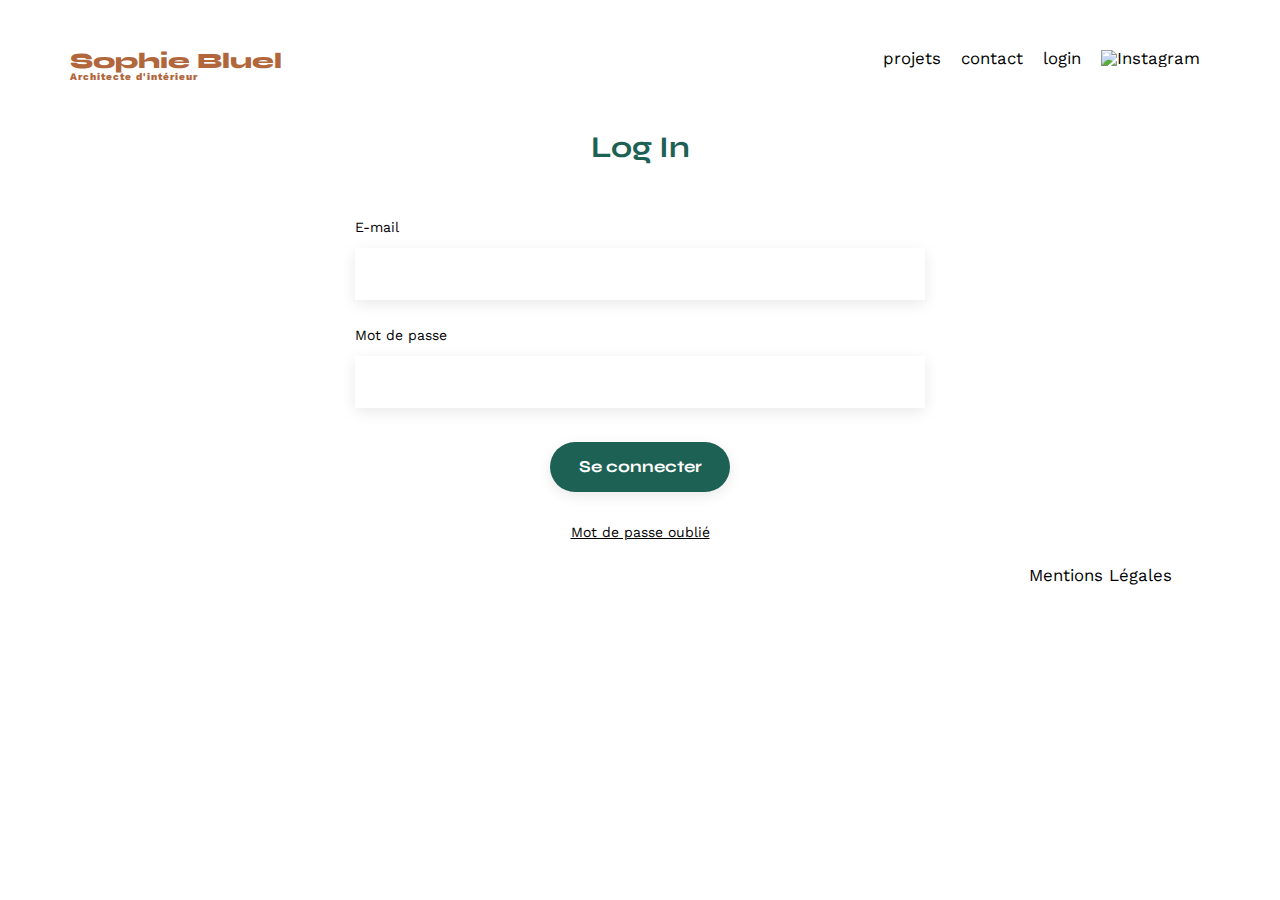
==== FrontEnd/login.html @ b70d3d95 "création index js et modif html" ====
<!DOCTYPE html>
<html lang="fr">
<head>
    <meta charset="UTF-8">
    <title>Connexion</title>
    <meta name="viewport" content="width=device-width, initial-scale=1.0">
    <link rel="preconnect" href="https://fonts.googleapis.com">
	<link rel="preconnect" href="https://fonts.gstatic.com" crossorigin>
	<link href="https://fonts.googleapis.com/css2?family=Syne:wght@700;800&family=Work+Sans&display=swap" rel="stylesheet">
    <meta name="description" content="">
    <link rel="stylesheet" href="./assets/style.css">
    <script src="./assets/login.js" defer></script>
</head>

<body>
<div class="mainContainer">
    <header>
        <h1>Sophie Bluel <span>Architecte d'intérieur</span></h1>
        <nav>
            <ul>
                <li><a href="./index.html#portfolio">projets</a></li>
                <li><a href="./index.html#contact">contact</a></li>
                <li><a class="login-link" href="./login.html">login</a></li>
                <li><img src="./assets/icons/instagram.png" alt="Instagram"></li>
            </ul>
        </nav>
    </header>
    
    <main>
        <section class="login-form">
            <h2>Log In</h2>
            <form id="login" action="#" method="post">
                <label for="email">E-mail</label>
                <input type="email" name="email" id="email">
                <label for="password">Mot de passe</label>
                <input type="password" name="password" id="password">
                <input type="submit" value="Se connecter">
            </form>
            <p><a href="#">Mot de passe oublié</a></p>
        </section>
    </main>
    <footer>
        <nav>
            <ul>
                <li>Mentions Légales</li>
            </ul>
        </nav>
    </footer>
</div>
</body>

</html>
---- FrontEnd/assets/style.css ----
/* http://meyerweb.com/eric/tools/css/reset/
   v2.0 | 20110126
   License: none (public domain)
*/

html, body, div, span, applet, object, iframe,
h1, h2, h3, h4, h5, h6, p, blockquote, pre,
a, abbr, acronym, address, big, cite, code,
del, dfn, em, img, ins, kbd, q, s, samp,
small, strike, strong, sub, sup, tt, var,
b, u, i, center,
dl, dt, dd, ol, ul, li,
fieldset, form, label, legend,
table, caption, tbody, tfoot, thead, tr, th, td,
article, aside, canvas, details, embed,
figure, figcaption, footer, header, hgroup,
menu, nav, output, ruby, section, summary,
time, mark, audio, video {
	margin: 0;
	padding: 0;
	border: 0;
	font-size: 100%;
	font: inherit;
	vertical-align: baseline;
}

/* HTML5 display-role reset for older browsers */

article, aside, details, figcaption, figure,
footer, header, hgroup, menu, nav, section {
	display: block;
}

body {
	line-height: 1;
}

ol, ul {
	list-style: none;
}

blockquote, q {
	quotes: none;
}

blockquote:before, blockquote:after,
q:before, q:after {
	content: '';
	content: none;
}

table {
	border-collapse: collapse;
	border-spacing: 0;
}

/** end reset css**/

.mainContainer {
	max-width: 1140px;
	margin: auto;
	font-family: 'Work Sans';
	font-size: 14px;
}

header {
	display: flex;
	justify-content: space-between;
	margin: 50px 0
}

section {
	margin: 50px 0
}

h1{
	display: flex;
	flex-direction: column;
	font-family: 'Syne';
	font-size: 22px;
	font-weight: 800;
	color: #B1663C
}

h1 > span {
	font-family: 'Work Sans';
	font-size:10px;
	letter-spacing: 0.1em;
}

h2{
	font-family: 'Syne';
	font-weight: 700;
	font-size: 30px;
	color: #1D6154
}

nav ul {
	display: flex;
	align-items: center;
	list-style-type: none;
}

nav li {
	padding: 0 10px;
	font-size: 1.2em;
}

a {
	text-decoration: none;
	color: black;
}

li a:hover {
	color: #B1663C;
	cursor: pointer;
}

#introduction {
	display: flex;
	align-items: center;
}

#introduction figure {
	flex: 1
}

#introduction img {
	display: block;
	margin: auto;
	width: 80%;
}

#introduction article {
	flex: 1
}

#introduction h2 {
	margin-bottom: 1em;
}

#introduction p {
	margin-bottom: 0.5em;
}

#portfolio h2 {
	text-align: center;
}

.gallery {
	width: 100%;
	display: grid;
	grid-template-columns: 1fr 1fr 1fr;
	grid-column-gap: 20px;
	grid-row-gap: 20px;
}

.gallery img {
	width: 100%;
	height: 520px;
}

/****** Ajout du formulaire de login *****/
#contact,
.login-form {
	width: 50%;
	margin: auto;
}

#contact > *,
.login-form > * {
	text-align: center;
}

#contact h2,
.login-form h2 {
	margin-bottom: 20px;
}

#contact form,
.login-form form {
	text-align: left;
	margin-top:30px;
	display: flex;
	flex-direction: column;
}

#contact input,
.login-form input,
select {
	height: 50px;
	font-size: 1.2em;
	border: none;
	box-shadow: 0px 4px 14px rgba(0, 0, 0, 0.09);
}

#contact label,
.login-form label {
	margin: 2em 0 1em 0;
}

#contact textarea,
.login-form textarea {
	border: none;
	box-shadow: 0px 4px 14px rgba(0, 0, 0, 0.09);
}

.login-form p {
	text-decoration-line: underline;
}

input[type="submit"]{
	font-family: 'Syne';
	font-weight: 700;
	color: white;
	background-color: #1D6154;
	margin : 2em auto ;
	width: 180px;
	text-align: center;
	border-radius: 60px ;
}

footer nav ul {
	display: flex;
	justify-content: flex-end;
	margin: 2em
}

/****** FILTRES ******/
.btns-container {
	text-align: center;
	width: 100%;
	margin: 40px 0;
}

.btn {
	height: 37px;
	border: 1px solid #1D6154;
	border-radius: 60px;
	font-family: 'Syne';
	font-weight: 700;
	font-size: 16px;
	background: white;
	color: #1D6154;
	padding: 9px 20px;
	margin: 7px;
	cursor: pointer;
}

.btn.btn-active {
	background: #1D6154;
	color: white;
}

/***** MODE EDITION *****/
#edition {
	width: 100%;
	height: 59px;
	background-color: black;
	display: flex;
	flex-direction: row;
	justify-content: center;
	align-items: center;
	color: white;
	font-family: 'Work Sans';
	font-size: 16px;
	font-weight: 500;
	gap: 15px;
}

.editionButton {
	background: black;
	color: white;
	border: none;
	display: flex;
	flex-direction: row;
	align-items: center;
	font-family: 'Work Sans';
	font-weight: 500;
	font-size: 14px;
	cursor: pointer;
}

.editionModif {
	display: flex;
	flex-direction: row;
	align-items: center;
}

.btn-publish {
	width: 215px;
	height: 38px;
	background-color: white;
	border: none;
	border-radius: 60px;
	font-family: 'Work Sans';
	font-weight: 500;
	font-size: 14px;
	line-height: 16px;
	text-align: center;
	cursor: pointer;
}

i {
	font-size: 17px;
	margin-right: 7px;
}

.editButton {
	background: white;
	color: black;
	border: none;
	display: flex;
	flex-direction: row;
	align-items: center;
	font-family: 'Work Sans';
	font-weight: 500;
	font-size: 14px;
	cursor: pointer;
}

.editImage {
	margin-top: 15px;
	margin-left: 55px;
}

.editArticle {
	margin-bottom: 40px;
}

.titleWorks {
	display: flex;
	flex-direction: row;
	justify-content: center;
	align-items: center;
	gap: 15px;
	margin-bottom: 50px;
}

/****** MODALE ******/

.modal1,
.modal2 {
    position: fixed;
    display: flex;
    align-items: center;
    justify-content: center;
    top: 0;
    left: 0;
    width: 100%;
    height: 100%;
    background: rgba(0, 0, 0, 0.3);
}

.modal1-off,
.modal2-off {
	display: none;
}

.modal1-wrapper,
.modal2-wrapper {
	position: relative;
	display: flex;
	flex-direction: column;
	align-items: center;
    width: 630px;
	height: 731px;
	max-width: calc(100vw - 20px);
	max-height: calc(100vh - 20px);
    overflow: auto;
    padding: 20px;
    background-color: white;
	border-radius: 10px;
	font-family: 'Work Sans';
	font-size: 16px;
}

.fa-xmark {
	position: absolute;
	right: 30px;
	top: 30px;
	font-size: 20px;
	cursor: pointer;
}

.fa-arrow-left {
	position: absolute;
	left: 30px;
	top: 30px;
	font-size: 20px;
	cursor: pointer;
}


.modal1 h3,
.modal2 h3 {
	font-size: 26px;
	font-weight: 400;
	margin-top: 50px;
	margin-bottom: 40px;
}

.modal1-gallery {
	width: 420px;
	display: flex;
	flex-direction: row;
	flex-wrap: wrap;
	gap: 8px;
}

.modal1-figure {
	position: relative;
	height: 130px;
	width: 75px;
}

.modal1-img {
	height: 100px;
	width: 75px;
}

.trash {
	display: flex;
	align-items: center;
	justify-content: center;
	position: absolute;
	right: 5px;
	top: 5px;
	width: 15px;
	height: 15px;
	background-color: black;
	cursor: pointer;
}

.fa-trash-can {
	color: white;
	font-size: 9px;
	margin-right: 0;
}

.arrows {
	display: none;
	align-items: center;
	justify-content: center;
	position: absolute;
	right: 21px;
	top: 5px;
	width: 15px;
	height: 15px;
	background-color: black;
	cursor: pointer;
}

.fa-arrows-up-down-left-right {
	color: white;
	font-size: 9px;
	margin-right: 0;
}

.modal1-figure:hover .arrows {
	display: flex;
}

.modal1-buttons {
	display: flex;
	flex-direction: column;
	align-items: center;
	border-top: 2px solid #B3B3B3;
	width: 420px;
	margin-bottom: 20px;
	margin-top: 30px;
}

.modal1-add-button {
	width: 237px;
	height: 36px;
	font-family: 'Syne';
	font-weight: 700;
	color: white;
	text-align: center;
	background-color: #1D6154;
	border-radius: 60px;
	border: none;
	margin : 2em auto;
	cursor: pointer;
}

.modal1-remove-link {
	color: #D65353;
	cursor: pointer;
}


/***** MODALE 2 *****/

.form-add-work {
	width: 420px;
}

.modal2-addimg {
	display: flex;
	flex-direction: column;
	justify-content: center;
	align-items: center;
	width: 420px;
	height: 169px;
	background-color: #E8F1F6;
	border-radius: 3px;
	padding: 20px;
}

.fa-image {
	font-size: 70px;
	color: lightgray;
	margin-bottom: 15px;
}

.modal2-addimg .image-size {
	font-family: 'Work Sans';
	font-size: 12px;
	font-weight: 400;
}

#miniature-container {
	height: 208px;
}

.miniature {
	width: auto;
	height: 208px;
	object-fit: cover;
}

.add-image-button .img-add-label {
	display: flex;
	justify-content: center;
	align-items: center;
	width: 173px;
	height: 36px;
	font-family: 'Work Sans';
	font-weight: 700;
	color: #1D6154;
	text-align: center;
	background-color: #B3B3B3;
	border-radius: 60px;
	border: none;
	margin-bottom: 10px;
	margin-top: 10px;
	cursor: pointer;
}

.add-image-button input {
	display: none;
}

#modal2-form {
	display: flex;
	flex-direction: column;
	width: 100%;
	margin-bottom: 30px;
}

#modal2-form input {
	width: 100%;
	height: 50px;
	font-size: 1.2em;
	border: none;
	box-shadow: 0px 4px 14px rgba(0, 0, 0, 0.09)
}

#modal2-form label {
	margin: 2em 0 1em 0;
	font-size: 14px;
	font-weight: 500;
}

.modal2-valid {
	display: flex;
	justify-content: center;
	align-items: center;
	width: 420px;
	border-top: 2px solid #B3B3B3;
	padding: 20px;
}

.modal2-valid .valid-button {
	width: 237px;
	height: 36px;
	font-family: 'Work Sans';
	font-weight: 700;
	color: white;
	text-align: center;
	background-color: #B3B3B3;
	border-radius: 60px;
	border: none;
	margin-bottom: 10px;
	margin-top: 20px;
}

.modal2-valid .valid-button-green {
	background-color: #1D6154;
	cursor: pointer;
}
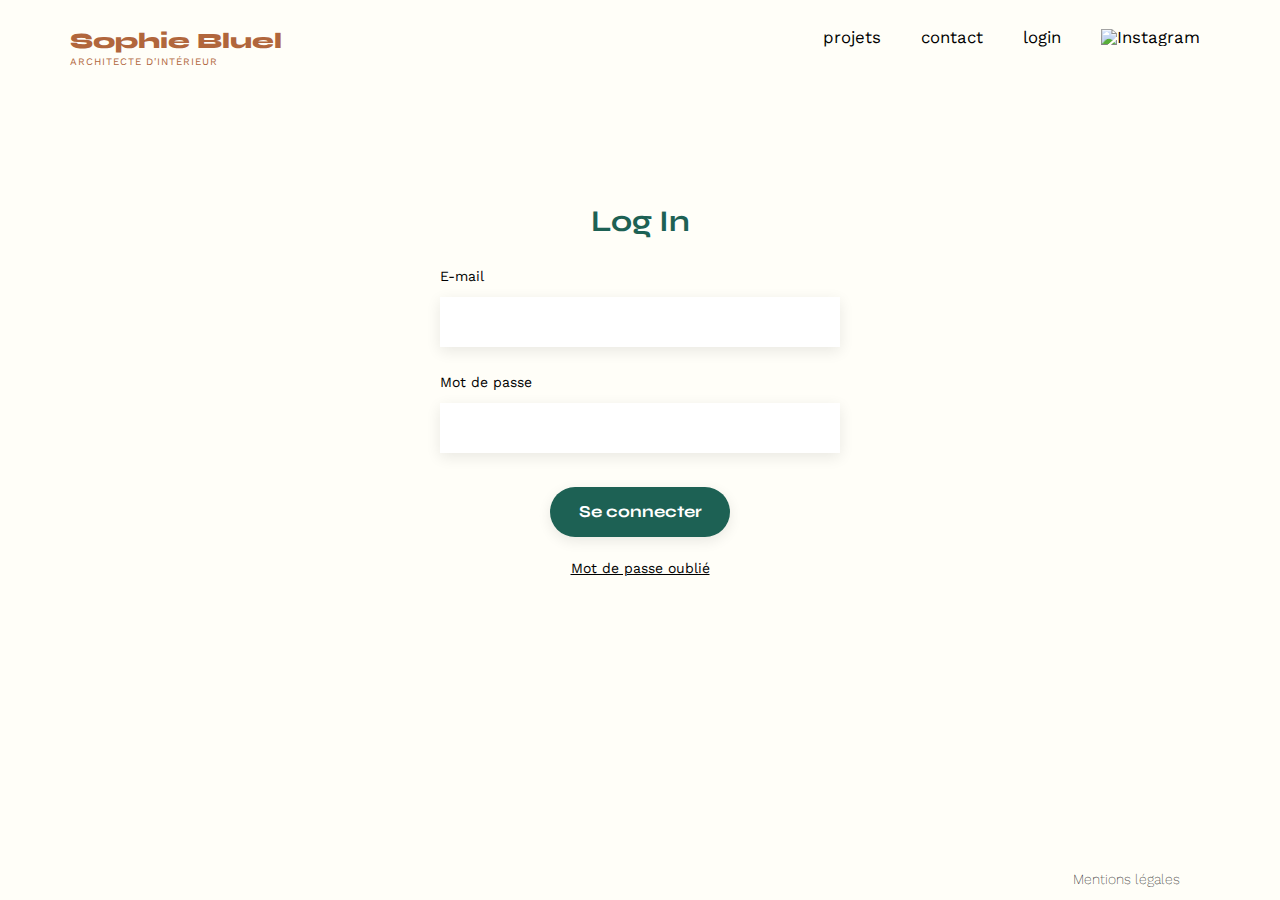
==== commit db76808c: "suppression dossier admin login" ====
--- a/FrontEnd/login.html
+++ b/FrontEnd/login.html
@@ -1,52 +1,48 @@
 <!DOCTYPE html>
 <html lang="fr">
+
 <head>
     <meta charset="UTF-8">
-    <title>Connexion</title>
+    <meta http-equiv="X-UA-Compatible" content="IE=edge">
     <meta name="viewport" content="width=device-width, initial-scale=1.0">
+    <title>Page de connexion pour l'administrateur</title>
     <link rel="preconnect" href="https://fonts.googleapis.com">
-	<link rel="preconnect" href="https://fonts.gstatic.com" crossorigin>
-	<link href="https://fonts.googleapis.com/css2?family=Syne:wght@700;800&family=Work+Sans&display=swap" rel="stylesheet">
-    <meta name="description" content="">
-    <link rel="stylesheet" href="./assets/style.css">
-    <script src="./assets/login.js" defer></script>
+    <link rel="preconnect" href="https://fonts.gstatic.com" crossorigin>
+    <link href="https://fonts.googleapis.com/css2?family=Syne:wght@700;800&family=Work+Sans&display=swap" rel="stylesheet">
+    <link rel="stylesheet" href="./login.css">
+    <script src="./login.js" defer></script>
 </head>
 
 <body>
-<div class="mainContainer">
+    <!-- Le header -->
     <header>
         <h1>Sophie Bluel <span>Architecte d'intérieur</span></h1>
         <nav>
             <ul>
-                <li><a href="./index.html#portfolio">projets</a></li>
-                <li><a href="./index.html#contact">contact</a></li>
-                <li><a class="login-link" href="./login.html">login</a></li>
-                <li><img src="./assets/icons/instagram.png" alt="Instagram"></li>
+                <li>projets</li>
+                <li>contact</li>
+                <li>login</li>
+                <li><img src="../assets/icons/instagram.png" alt="Instagram" width="20px"></li>
             </ul>
         </nav>
     </header>
-    
-    <main>
-        <section class="login-form">
-            <h2>Log In</h2>
-            <form id="login" action="#" method="post">
-                <label for="email">E-mail</label>
-                <input type="email" name="email" id="email">
-                <label for="password">Mot de passe</label>
-                <input type="password" name="password" id="password">
-                <input type="submit" value="Se connecter">
-            </form>
-            <p><a href="#">Mot de passe oublié</a></p>
-        </section>
-    </main>
+    <!-- Le formulaire de connexion -->
+    <section id="contact">
+        <h2>Log In</h2>
+        <form autocomplete="off" id="form-login">
+            <label for="email">E-mail</label>
+            <input type="email" name="email" id="email">
+            <label for="password">Mot de passe</label>
+            <input type="password" name="password" id="password">
+            <p id="messageForm"></p>
+            <input type="submit" value="Se connecter" id="sub">
+        </form>
+        <p id="password">Mot de passe oublié</p>
+    </section>
+    <!-- Le footer -->
     <footer>
-        <nav>
-            <ul>
-                <li>Mentions Légales</li>
-            </ul>
-        </nav>
+        <p>Mentions légales</p>
     </footer>
-</div>
 </body>
 
 </html>--- a/FrontEnd/login.css
+++ b/FrontEnd/login.css
@@ -0,0 +1,144 @@
+body {
+    font-family: 'Work Sans';
+    font-size: 14px;
+    line-height: 1;
+    display: flex;
+    flex-direction: column;
+    align-items: center;
+    min-height: 100vh;
+    background-color: #FFFEF8;
+    padding: 0;
+    margin: 0;
+}
+
+ol,
+ul {
+    list-style: none;
+}
+
+header {
+    display: flex;
+    justify-content: space-between;
+    margin: 15px 0 50px 0;
+    width: 1140px;
+}
+
+
+h1 {
+    display: flex;
+    flex-direction: column;
+    justify-content: center;
+    font-family: 'Syne';
+    font-size: 22px;
+    font-weight: 800;
+    color: #B1663C
+}
+
+h1>span {
+    font-family: 'Work Sans';
+    font-weight: 400;
+    text-transform: uppercase;
+    font-size: 10px;
+    letter-spacing: 0.1em;
+    margin-top: 5px;
+}
+
+h2 {
+    font-family: 'Syne';
+    font-weight: 700;
+    font-size: 30px;
+    color: #1D6154
+}
+
+nav ul {
+    display: flex;
+    align-items: center;
+    list-style-type: none;
+    gap: 20px;
+
+}
+
+nav li {
+    padding: 0 10px;
+    font-size: 1.2em;
+    cursor: pointer;
+    transition: 0.2s all;
+}
+
+li:hover {
+    color: #B1663C;
+}
+
+
+#contact {
+    width: 400px;
+    margin: 50px auto 0;
+    flex-grow: 1;
+}
+
+#contact>* {
+    text-align: center;
+
+}
+
+#contact h2 {
+    margin-bottom: 0;
+}
+
+#contact form {
+    text-align: left;
+    margin-top: 5px;
+    display: flex;
+    flex-direction: column;
+}
+
+#contact input {
+    height: 50px;
+    font-size: 1.2em;
+    border: none;
+    box-shadow: 0px 4px 14px rgba(0, 0, 0, 0.09);
+    outline: none;
+    padding: 10px;
+    box-sizing: border-box;
+}
+
+#contact label {
+    margin: 2em 0 1em 0;
+}
+
+#password {
+    text-decoration: underline;
+}
+
+#messageForm {
+    display: none;
+}
+
+#messageForm.active {
+    display: block;
+    color: red;
+    margin-bottom: 0;
+}
+
+input[type="submit"] {
+    font-family: 'Syne';
+    font-weight: 700;
+    color: white;
+    background-color: #1D6154;
+    margin: 2em auto;
+    width: 180px;
+    text-align: center;
+    border-radius: 60px;
+    margin-bottom: 10px;
+    cursor: pointer;
+}
+
+
+footer {
+    margin-left: auto;
+}
+
+footer p {
+    font-weight: 200;
+    margin-right: 100px;
+}